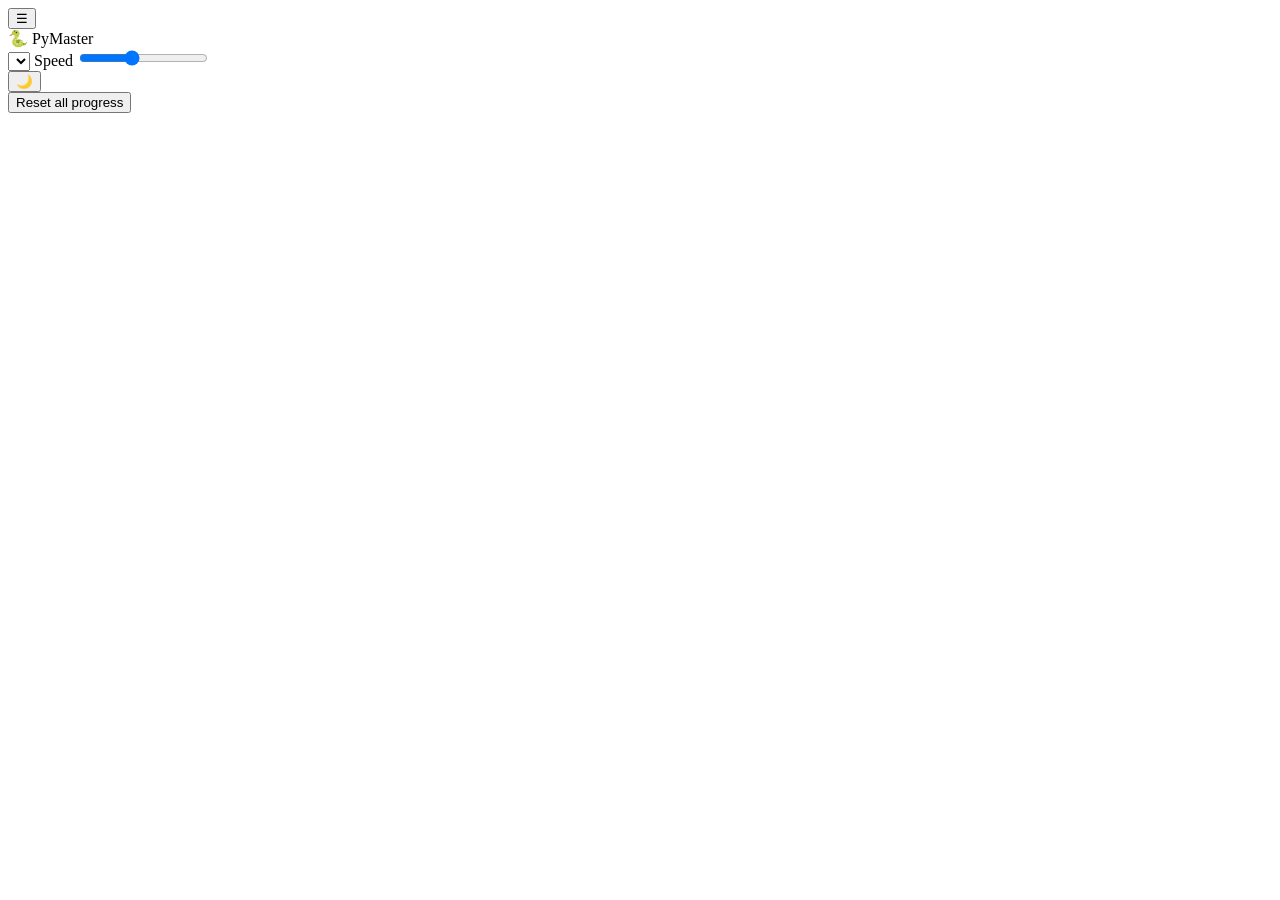
==== index.html @ 87a7246b "update index.html file" ====
<!DOCTYPE html>
<html lang="en" data-theme="dark">
<head>
  <meta charset="UTF-8">
  <meta name="viewport" content="width=device-width, initial-scale=1.0">
  <title>PyMaster - Python Practice Questions</title>
  <link rel="stylesheet" href="style.css">
</head>
<body>
  <header class="topbar">
    <button id="menuBtn" class="icon-btn" aria-label="Open categories">☰</button>
    <div class="brand">🐍 <span>PyMaster</span></div>
    <div class="overall" title="Overall progress">
      <div class="bar"><i id="overallBar"></i></div>
      <span id="overallText"></span>
    </div>
    <div class="tts-settings" id="ttsSettings">
      <select id="voiceSelect" aria-label="Voice"></select>
      <label class="speed">Speed
        <input type="range" id="rate" min="0.6" max="1.6" step="0.1" value="1">
      </label>
    </div>
    <button id="themeBtn" class="icon-btn" aria-label="Toggle theme">🌙</button>
  </header>

  <div class="layout">
    <aside id="sidebar">
      <nav id="catList"></nav>
      <button id="resetBtn" class="ghost small">Reset all progress</button>
    </aside>
    <div id="backdrop"></div>
    <main id="main"></main>
  </div>

  <div id="toast" role="status"></div>

  <script src="questions.js"></script>
  <script src="ui.js"></script>
</body>
</html>
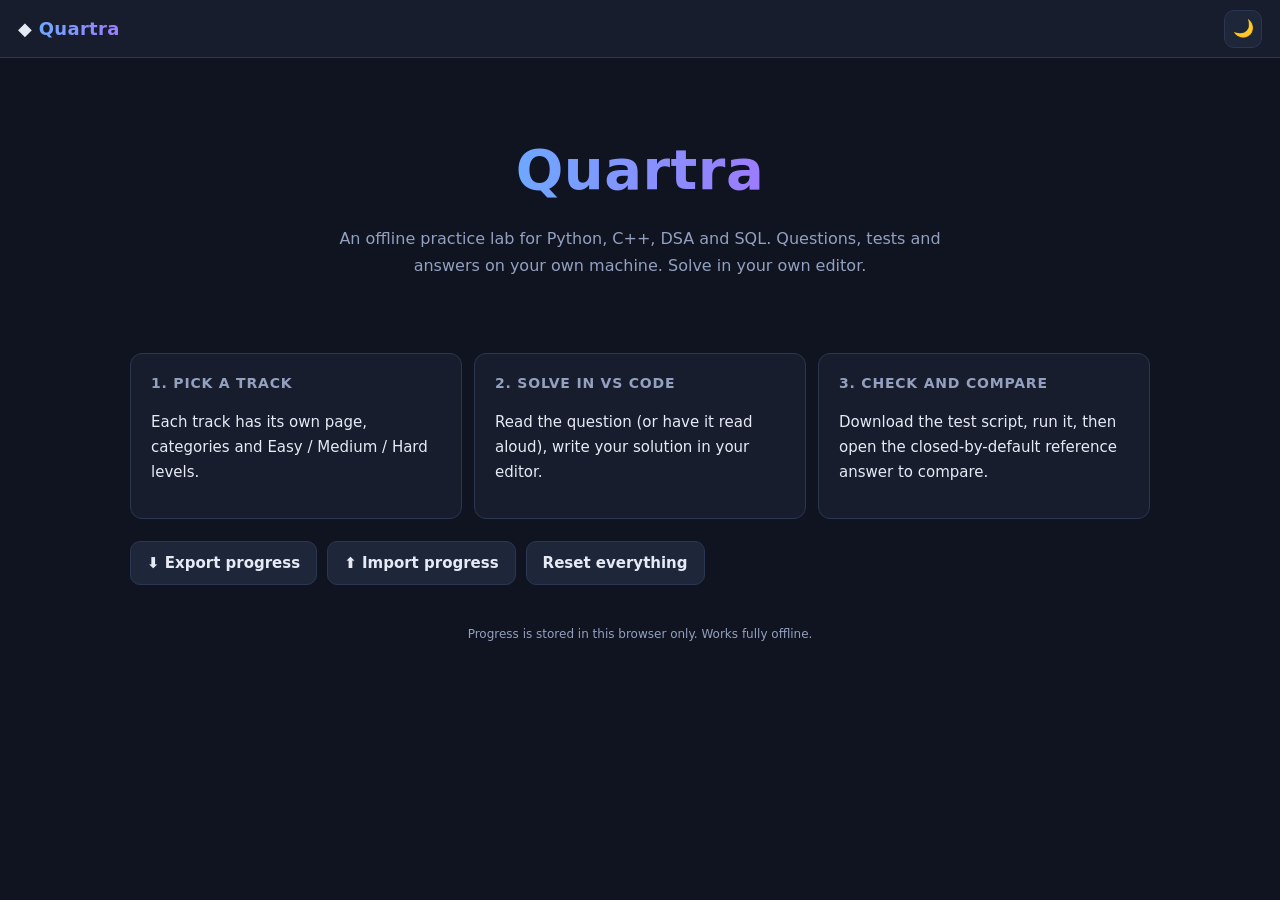
==== commit 45e40c24: "update index.html file" ====
--- a/index.html
+++ b/index.html
@@ -3,38 +3,40 @@
 <head>
   <meta charset="UTF-8">
   <meta name="viewport" content="width=device-width, initial-scale=1.0">
-  <title>PyMaster - Python Practice Questions</title>
-  <link rel="stylesheet" href="style.css">
+  <title>Quartra - practice Python, C++, DSA and SQL</title>
+  <link rel="stylesheet" href="css/style.css">
 </head>
 <body>
   <header class="topbar">
-    <button id="menuBtn" class="icon-btn" aria-label="Open categories">☰</button>
-    <div class="brand">🐍 <span>PyMaster</span></div>
-    <div class="overall" title="Overall progress">
-      <div class="bar"><i id="overallBar"></i></div>
-      <span id="overallText"></span>
+    <div class="brand">◆ <span>Quartra</span></div>
+    <nav class="topnav" id="homeNav"></nav>
+    <button id="themeBtn" class="icon-btn" style="margin-left:auto" aria-label="Toggle theme">🌙</button>
+  </header>
+  <div class="home">
+    <section class="home-hero">
+      <h1><span>Quartra</span></h1>
+      <p>An offline practice lab for Python, C++, DSA and SQL. Questions, tests and answers on your own machine. Solve in your own editor.</p>
+    </section>
+    <section class="stats" id="stats"></section>
+    <section class="track-grid" id="tracks"></section>
+    <section class="how">
+      <div class="panel"><h2>1. Pick a track</h2><p>Each track has its own page, categories and Easy / Medium / Hard levels.</p></div>
+      <div class="panel"><h2>2. Solve in VS Code</h2><p>Read the question (or have it read aloud), write your solution in your editor.</p></div>
+      <div class="panel"><h2>3. Check and compare</h2><p>Download the test script, run it, then open the closed-by-default reference answer to compare.</p></div>
+    </section>
+    <div class="home-actions">
+      <button class="btn" id="exportBtn">⬇ Export progress</button>
+      <label class="btn" style="cursor:pointer">⬆ Import progress<input type="file" id="importFile" accept="application/json" hidden></label>
+      <button class="btn" id="resetAll">Reset everything</button>
     </div>
-    <div class="tts-settings" id="ttsSettings">
-      <select id="voiceSelect" aria-label="Voice"></select>
-      <label class="speed">Speed
-        <input type="range" id="rate" min="0.6" max="1.6" step="0.1" value="1">
-      </label>
-    </div>
-    <button id="themeBtn" class="icon-btn" aria-label="Toggle theme">🌙</button>
-  </header>
-
-  <div class="layout">
-    <aside id="sidebar">
-      <nav id="catList"></nav>
-      <button id="resetBtn" class="ghost small">Reset all progress</button>
-    </aside>
-    <div id="backdrop"></div>
-    <main id="main"></main>
+    <p class="foot">Progress is stored in this browser only. Works fully offline.</p>
   </div>
-
   <div id="toast" role="status"></div>
-
-  <script src="questions.js"></script>
-  <script src="ui.js"></script>
+  <script src="js/tracks.js"></script>
+  <script src="data/python.questions.js"></script>
+  <script src="data/cpp.questions.js"></script>
+  <script src="data/dsa.questions.js"></script>
+  <script src="data/sql.questions.js"></script>
+  <script src="js/home.js"></script>
 </body>
 </html>
--- a/css/style.css
+++ b/css/style.css
@@ -0,0 +1,200 @@
+:root {
+  --bg: #0f1420; --panel: #171d2c; --panel2: #1e2639; --text: #e6eaf5; --muted: #93a0bf;
+  --border: #2b3652; --accent: #6ea8ff; --accent2: #9d7bff; --code: #0b0f19;
+  --easy: #3ecf8e; --medium: #f5b83d; --hard: #ff6b7a; --radius: 12px;
+  --mono: ui-monospace, "Cascadia Code", "Fira Code", Consolas, Menlo, monospace;
+}
+[data-theme="light"] {
+  --bg: #f3f5fa; --panel: #ffffff; --panel2: #eef1f8; --text: #1b2233; --muted: #5d6985;
+  --border: #d9dfee; --accent: #2f6df0; --accent2: #7c4dff; --code: #f1f4fb;
+  --easy: #12a56a; --medium: #c98600; --hard: #d6334a;
+}
+* { box-sizing: border-box; }
+html { scroll-behavior: smooth; }
+body {
+  margin: 0; background: var(--bg); color: var(--text);
+  font: 15px/1.65 system-ui, -apple-system, "Segoe UI", Roboto, sans-serif;
+}
+button, select, input { font: inherit; color: inherit; }
+button { cursor: pointer; }
+code { font-family: var(--mono); background: var(--panel2); padding: 1px 6px; border-radius: 6px; font-size: .92em; }
+pre {
+  margin: 0; padding: 12px 14px; background: var(--code); border: 1px solid var(--border);
+  border-radius: 10px; overflow-x: auto; font: 13.5px/1.55 var(--mono); white-space: pre;
+}
+
+/* ---------- top bar ---------- */
+.topbar {
+  position: sticky; top: 0; z-index: 30; height: 58px; display: flex; align-items: center; gap: 14px;
+  padding: 0 18px; background: var(--panel); border-bottom: 1px solid var(--border);
+}
+.brand { font-weight: 800; font-size: 18px; letter-spacing: .3px; }
+.brand span { background: linear-gradient(90deg, var(--accent), var(--accent2)); -webkit-background-clip: text; background-clip: text; color: transparent; }
+.overall { display: flex; align-items: center; gap: 10px; margin-left: auto; font-size: 13px; color: var(--muted); }
+.bar { width: 150px; height: 8px; background: var(--panel2); border-radius: 99px; overflow: hidden; border: 1px solid var(--border); }
+.bar i, .mini i { display: block; height: 100%; background: linear-gradient(90deg, var(--accent), var(--accent2)); width: 0; transition: width .3s; }
+.tts-settings { display: flex; align-items: center; gap: 10px; }
+.tts-settings select {
+  max-width: 190px; background: var(--panel2); border: 1px solid var(--border); border-radius: 8px; padding: 6px 8px; font-size: 13px;
+}
+.speed { display: flex; align-items: center; gap: 6px; font-size: 12px; color: var(--muted); }
+.speed input { width: 80px; accent-color: var(--accent); }
+.icon-btn { background: var(--panel2); border: 1px solid var(--border); border-radius: 10px; width: 38px; height: 38px; font-size: 17px; }
+#menuBtn { display: none; }
+
+/* ---------- layout ---------- */
+.layout { display: grid; grid-template-columns: 300px minmax(0, 1fr); min-height: calc(100vh - 58px); }
+#sidebar {
+  position: sticky; top: 58px; height: calc(100vh - 58px); overflow-y: auto; padding: 16px 12px;
+  background: var(--panel); border-right: 1px solid var(--border);
+}
+.cat {
+  position: relative; display: grid; grid-template-columns: 30px 1fr auto; align-items: center; gap: 2px 8px;
+  width: 100%; text-align: left; padding: 10px 12px; margin-bottom: 6px;
+  background: transparent; border: 1px solid transparent; border-radius: 10px;
+}
+.cat:hover { background: var(--panel2); }
+.cat.active { background: var(--panel2); border-color: var(--accent); }
+.cat-icon { font-size: 20px; grid-row: span 2; }
+.cat-name { font-weight: 600; font-size: 14px; line-height: 1.3; }
+.cat-count { font-size: 12px; color: var(--muted); }
+.mini { grid-column: 2 / 4; height: 5px; background: var(--border); border-radius: 99px; overflow: hidden; }
+.ghost { background: transparent; border: 1px solid var(--border); border-radius: 10px; padding: 8px 14px; color: var(--muted); }
+.ghost:hover { border-color: var(--accent); color: var(--text); }
+.ghost.small { width: 100%; margin-top: 12px; font-size: 13px; }
+#backdrop { display: none; }
+main { padding: 26px clamp(16px, 3vw, 40px) 70px; max-width: 1000px; width: 100%; }
+
+/* ---------- list view ---------- */
+.hero { display: flex; align-items: center; gap: 16px; margin-bottom: 18px; }
+.hero-icon { font-size: 40px; }
+.hero h1 { margin: 0; font-size: 26px; }
+.hero p { margin: 2px 0 0; color: var(--muted); }
+.hero-prog { margin-left: auto; text-align: right; font-size: 13px; color: var(--muted); min-width: 120px; }
+.chips { display: flex; flex-wrap: wrap; gap: 8px; margin-bottom: 22px; }
+.chip { background: var(--panel); border: 1px solid var(--border); border-radius: 99px; padding: 6px 14px; font-size: 13px; }
+.chip.active { border-color: var(--accent); background: var(--panel2); color: var(--accent); font-weight: 600; }
+.group-title { display: flex; align-items: center; gap: 10px; margin: 26px 0 12px; font-size: 17px; }
+.group-title small { color: var(--muted); font-weight: 400; }
+.cards { display: grid; grid-template-columns: repeat(auto-fill, minmax(260px, 1fr)); gap: 12px; }
+.card {
+  display: flex; align-items: center; gap: 12px; text-align: left; padding: 14px;
+  background: var(--panel); border: 1px solid var(--border); border-radius: var(--radius);
+  transition: transform .12s, border-color .12s;
+}
+.card:hover { transform: translateY(-2px); border-color: var(--accent); }
+.card.done { border-color: var(--easy); background: linear-gradient(0deg, rgba(62,207,142,.07), rgba(62,207,142,.07)), var(--panel); }
+.num { flex: none; width: 34px; height: 34px; border-radius: 50%; display: grid; place-items: center; font-weight: 700; font-size: 13px; background: var(--panel2); border: 1px solid var(--border); }
+.card.done .num { background: var(--easy); color: #062014; border-color: var(--easy); }
+.card-title { font-weight: 600; line-height: 1.3; }
+
+.badge { display: inline-block; padding: 2px 10px; border-radius: 99px; font-size: 12px; font-weight: 700; text-transform: uppercase; letter-spacing: .5px; border: 1px solid currentColor; }
+.badge.easy { color: var(--easy); } .badge.medium { color: var(--medium); } .badge.hard { color: var(--hard); }
+
+/* ---------- detail view ---------- */
+.crumbs { display: flex; align-items: center; gap: 10px; flex-wrap: wrap; margin-bottom: 14px; color: var(--muted); font-size: 13px; }
+.back { background: var(--panel); border: 1px solid var(--border); border-radius: 8px; padding: 5px 12px; }
+.title-row { display: flex; align-items: center; gap: 12px; flex-wrap: wrap; margin-bottom: 14px; }
+.title-row h1 { margin: 0; font-size: 26px; }
+.panel { background: var(--panel); border: 1px solid var(--border); border-radius: var(--radius); padding: 18px 20px; margin-bottom: 18px; }
+.panel h2 { margin: 0 0 10px; font-size: 14px; text-transform: uppercase; letter-spacing: .8px; color: var(--muted); display: flex; align-items: center; gap: 10px; }
+.panel h2 .grow { flex: 1; }
+.desc { font-size: 16px; }
+.cases { display: grid; grid-template-columns: repeat(auto-fill, minmax(320px, 1fr)); gap: 12px; }
+.case { background: var(--panel2); border: 1px solid var(--border); border-radius: 10px; padding: 12px; display: grid; gap: 6px; }
+.lbl { font-size: 11px; text-transform: uppercase; letter-spacing: .8px; color: var(--muted); }
+.exp { color: var(--easy); }
+.copy-btn { font-size: 12px; padding: 3px 10px; background: var(--panel2); border: 1px solid var(--border); border-radius: 8px; }
+.copy-btn:hover { border-color: var(--accent); }
+details { margin-top: 4px; }
+summary { cursor: pointer; font-weight: 600; color: var(--accent); }
+details ul, details ol { margin: 8px 0 0; padding-left: 22px; }
+.actions { display: flex; flex-wrap: wrap; gap: 10px; }
+.btn { background: var(--panel2); border: 1px solid var(--border); border-radius: 10px; padding: 9px 16px; font-weight: 600; }
+.btn:hover { border-color: var(--accent); }
+.btn.primary { background: linear-gradient(90deg, var(--accent), var(--accent2)); color: #fff; border: none; }
+.btn.success { background: var(--easy); color: #062014; border: none; }
+.btn[disabled] { opacity: .45; cursor: not-allowed; }
+.nav-row { display: flex; justify-content: space-between; gap: 10px; margin-top: 10px; }
+.tts-note { font-size: 12px; color: var(--muted); margin-top: 8px; }
+
+#toast {
+  position: fixed; bottom: 22px; left: 50%; transform: translate(-50%, 30px); opacity: 0; pointer-events: none;
+  background: var(--panel2); border: 1px solid var(--accent); padding: 9px 18px; border-radius: 99px; transition: .25s; z-index: 60;
+}
+#toast.show { opacity: 1; transform: translate(-50%, 0); }
+
+/* ---------- responsive ---------- */
+@media (max-width: 900px) {
+  #menuBtn { display: inline-block; }
+  .layout { grid-template-columns: 1fr; }
+  #sidebar { position: fixed; top: 58px; left: 0; z-index: 40; width: 300px; max-width: 86vw; transform: translateX(-102%); transition: transform .25s; }
+  body.menu-open #sidebar { transform: none; }
+  body.menu-open #backdrop { display: block; position: fixed; inset: 58px 0 0 0; background: rgba(0,0,0,.5); z-index: 35; }
+  .tts-settings .speed, .overall .bar { display: none; }
+  .tts-settings select { max-width: 120px; }
+  .hero { flex-wrap: wrap; } .hero-prog { margin-left: 0; text-align: left; }
+}
+
+/* ================= Quartra additions ================= */
+.topnav { display: flex; gap: 4px; margin-left: 6px; }
+.topnav a { color: var(--muted); text-decoration: none; padding: 6px 12px; border-radius: 99px; font-size: 14px; font-weight: 600; }
+.topnav a:hover { color: var(--text); background: var(--panel2); }
+.topnav a.active { color: var(--accent); background: var(--panel2); border: 1px solid var(--accent); }
+.brand a { color: inherit; text-decoration: none; }
+.brand small { font-weight: 500; color: var(--muted); font-size: 12px; -webkit-text-fill-color: var(--muted); margin-left: 4px; }
+
+/* reference-answer toggle (closed by default) */
+.ref-toggle {
+  width: 100%; display: flex; align-items: center; gap: 10px; text-align: left; font-weight: 700;
+  background: var(--panel2); border: 1px dashed var(--accent2); border-radius: 10px; padding: 12px 16px;
+}
+.ref-toggle:hover { border-color: var(--accent); }
+.ref-toggle .arrow { transition: transform .2s; display: inline-block; }
+.ref-toggle[aria-expanded="true"] .arrow { transform: rotate(90deg); }
+.ref-toggle .sub { margin-left: auto; font-weight: 400; font-size: 12px; color: var(--muted); }
+.ref-body { margin-top: 12px; }
+.ref-body[hidden] { display: none; }
+.ref-warn { font-size: 12px; color: var(--muted); margin: 0 0 8px; }
+.code-head { display: flex; align-items: center; justify-content: space-between; margin-bottom: 6px; font-size: 12px; color: var(--muted); }
+
+/* tables (SQL) */
+.tbl-wrap { overflow-x: auto; margin: 6px 0 14px; border: 1px solid var(--border); border-radius: 10px; }
+table.data { border-collapse: collapse; width: 100%; font: 13px/1.4 var(--mono); }
+table.data th, table.data td { padding: 6px 12px; text-align: left; border-bottom: 1px solid var(--border); white-space: nowrap; }
+table.data th { background: var(--panel2); color: var(--muted); font-weight: 600; }
+table.data tr:last-child td { border-bottom: none; }
+table.data td.null { color: var(--muted); font-style: italic; }
+.tname { font-weight: 700; font-family: var(--mono); margin: 10px 0 0; }
+.tname small { color: var(--muted); font-weight: 400; margin-left: 8px; }
+.note { font-size: 13px; color: var(--muted); }
+
+/* DSA examples */
+.ex { background: var(--panel2); border: 1px solid var(--border); border-radius: 10px; padding: 12px; margin-bottom: 10px; display: grid; gap: 4px; }
+.ex pre { background: transparent; border: none; padding: 0; }
+.ex-label { font-size: 11px; text-transform: uppercase; letter-spacing: .8px; color: var(--muted); }
+ul.plain { margin: 0; padding-left: 20px; }
+
+/* home */
+.home { max-width: 1100px; margin: 0 auto; padding: 36px clamp(16px, 4vw, 40px) 70px; }
+.home-hero { text-align: center; padding: 30px 0 18px; }
+.home-hero h1 { font-size: clamp(34px, 6vw, 56px); margin: 0; letter-spacing: .5px; }
+.home-hero h1 span { background: linear-gradient(90deg, var(--accent), var(--accent2)); -webkit-background-clip: text; background-clip: text; color: transparent; }
+.home-hero p { color: var(--muted); max-width: 640px; margin: 10px auto 0; font-size: 16px; }
+.track-grid { display: grid; grid-template-columns: repeat(auto-fit, minmax(240px, 1fr)); gap: 16px; margin: 28px 0; }
+.track { display: flex; flex-direction: column; gap: 8px; text-decoration: none; color: inherit; padding: 20px; background: var(--panel); border: 1px solid var(--border); border-radius: 16px; transition: transform .15s, border-color .15s; }
+.track:hover { transform: translateY(-3px); border-color: var(--accent); }
+.track .t-icon { font-size: 34px; }
+.track h2 { margin: 0; font-size: 20px; }
+.track p { margin: 0; color: var(--muted); font-size: 14px; flex: 1; }
+.track .t-meta { font-size: 12px; color: var(--muted); display: flex; justify-content: space-between; }
+.track .mini { grid-column: auto; margin-top: 2px; }
+.stats { display: grid; grid-template-columns: repeat(auto-fit, minmax(160px, 1fr)); gap: 12px; margin-bottom: 22px; }
+.stat { background: var(--panel); border: 1px solid var(--border); border-radius: 12px; padding: 14px 16px; }
+.stat b { display: block; font-size: 26px; }
+.stat span { color: var(--muted); font-size: 13px; }
+.how { display: grid; grid-template-columns: repeat(auto-fit, minmax(240px, 1fr)); gap: 12px; }
+.how .panel { margin: 0; }
+.home-actions { display: flex; flex-wrap: wrap; gap: 10px; margin-top: 22px; }
+.foot { text-align: center; color: var(--muted); font-size: 12px; margin-top: 40px; }
+@media (max-width: 900px) { .topnav { display: none; } }
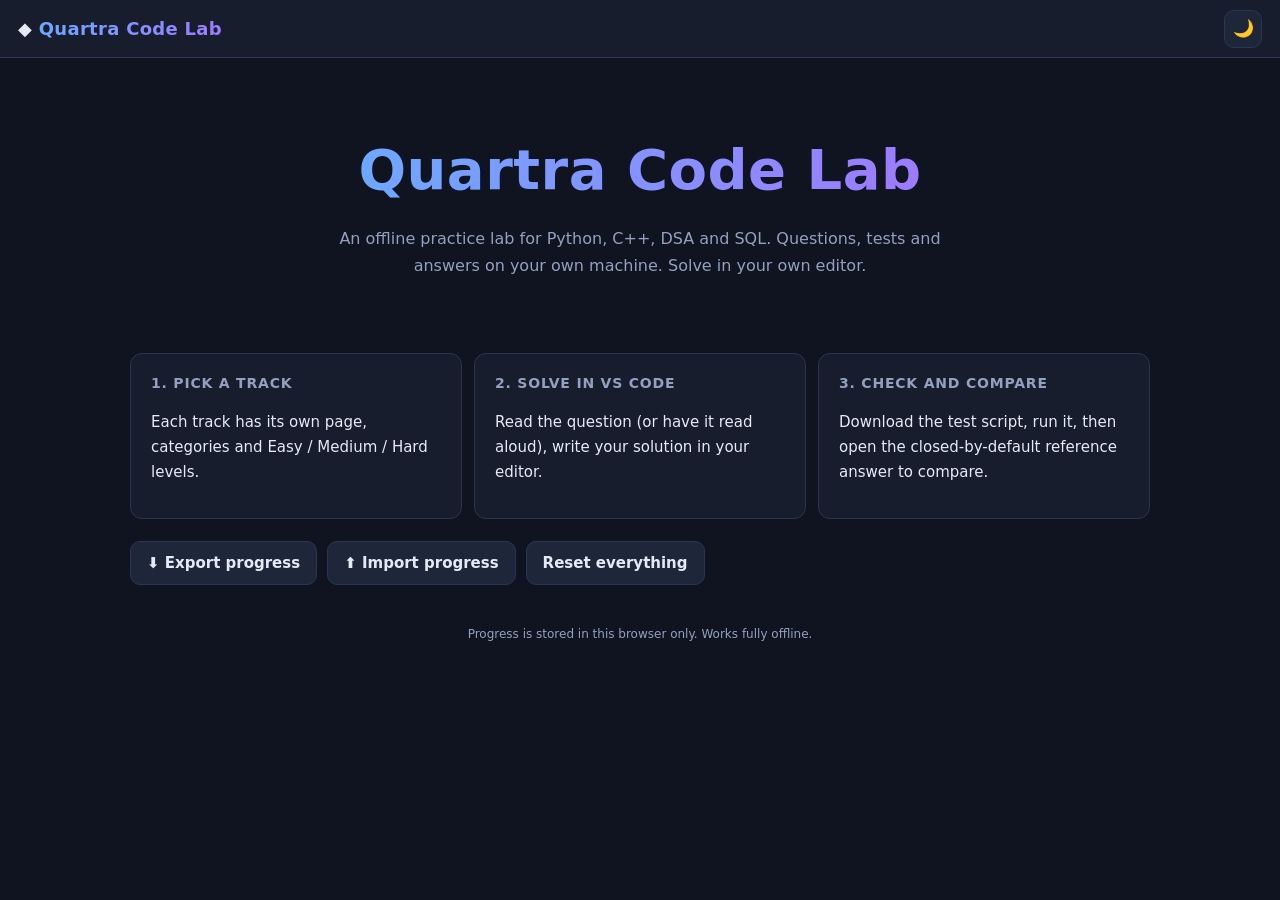
==== commit 9a2235a2: "update index.html file" ====
--- a/index.html
+++ b/index.html
@@ -3,18 +3,18 @@
 <head>
   <meta charset="UTF-8">
   <meta name="viewport" content="width=device-width, initial-scale=1.0">
-  <title>Quartra - practice Python, C++, DSA and SQL</title>
+  <title>Quartra Code Lab - practice Python, C++, DSA and SQL</title>
   <link rel="stylesheet" href="css/style.css">
 </head>
 <body>
   <header class="topbar">
-    <div class="brand">◆ <span>Quartra</span></div>
+    <div class="brand">◆ <span>Quartra Code Lab</span></div>
     <nav class="topnav" id="homeNav"></nav>
     <button id="themeBtn" class="icon-btn" style="margin-left:auto" aria-label="Toggle theme">🌙</button>
   </header>
   <div class="home">
     <section class="home-hero">
-      <h1><span>Quartra</span></h1>
+      <h1><span>Quartra Code Lab</span></h1>
       <p>An offline practice lab for Python, C++, DSA and SQL. Questions, tests and answers on your own machine. Solve in your own editor.</p>
     </section>
     <section class="stats" id="stats"></section>
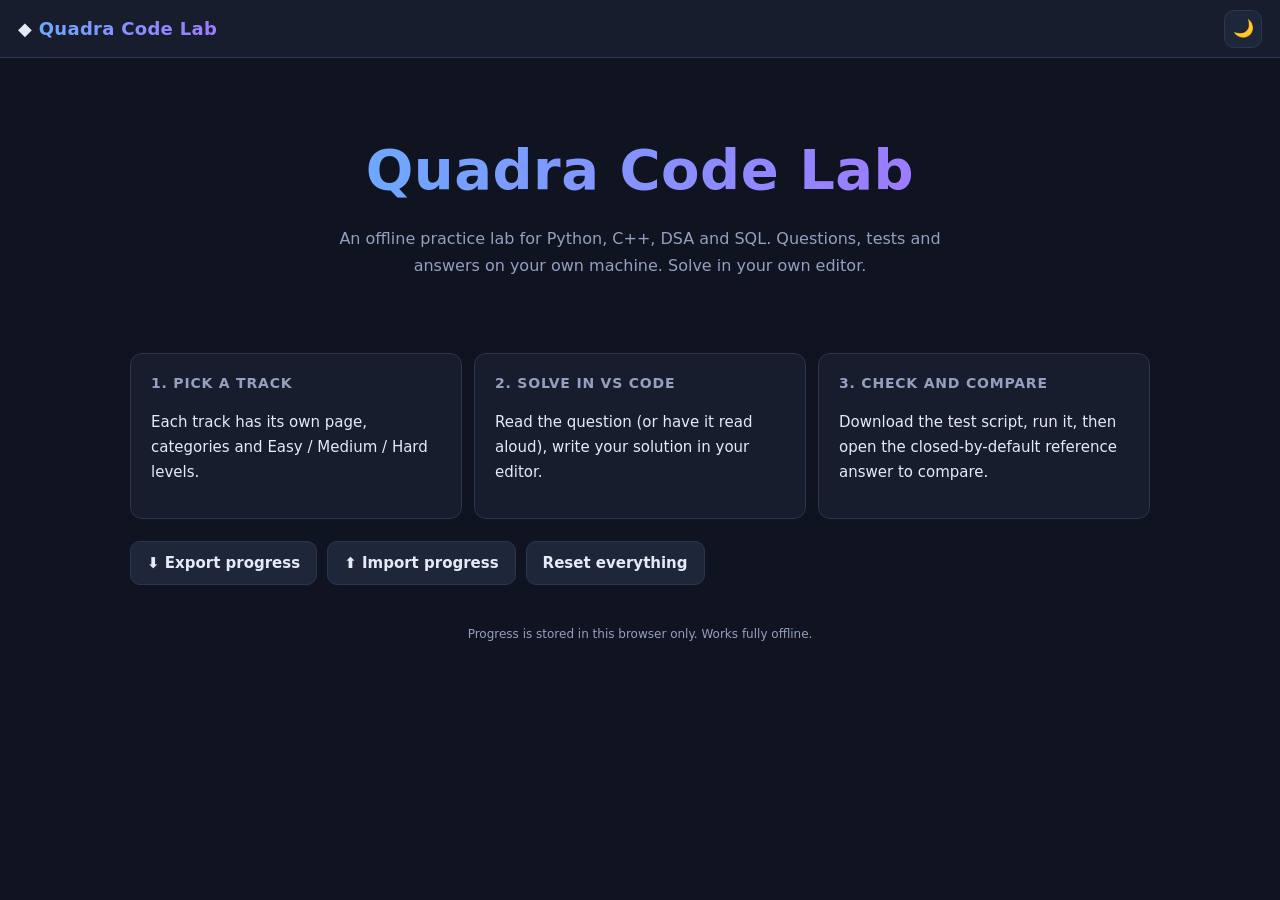
==== commit bc4c977a: "fix index.html file" ====
--- a/index.html
+++ b/index.html
@@ -3,18 +3,18 @@
 <head>
   <meta charset="UTF-8">
   <meta name="viewport" content="width=device-width, initial-scale=1.0">
-  <title>Quartra Code Lab - practice Python, C++, DSA and SQL</title>
+  <title>Quadra Code Lab - practice Python, C++, DSA and SQL</title>
   <link rel="stylesheet" href="css/style.css">
 </head>
 <body>
   <header class="topbar">
-    <div class="brand">◆ <span>Quartra Code Lab</span></div>
+    <div class="brand">◆ <span>Quadra Code Lab</span></div>
     <nav class="topnav" id="homeNav"></nav>
     <button id="themeBtn" class="icon-btn" style="margin-left:auto" aria-label="Toggle theme">🌙</button>
   </header>
   <div class="home">
     <section class="home-hero">
-      <h1><span>Quartra Code Lab</span></h1>
+      <h1><span>Quadra Code Lab</span></h1>
       <p>An offline practice lab for Python, C++, DSA and SQL. Questions, tests and answers on your own machine. Solve in your own editor.</p>
     </section>
     <section class="stats" id="stats"></section>
